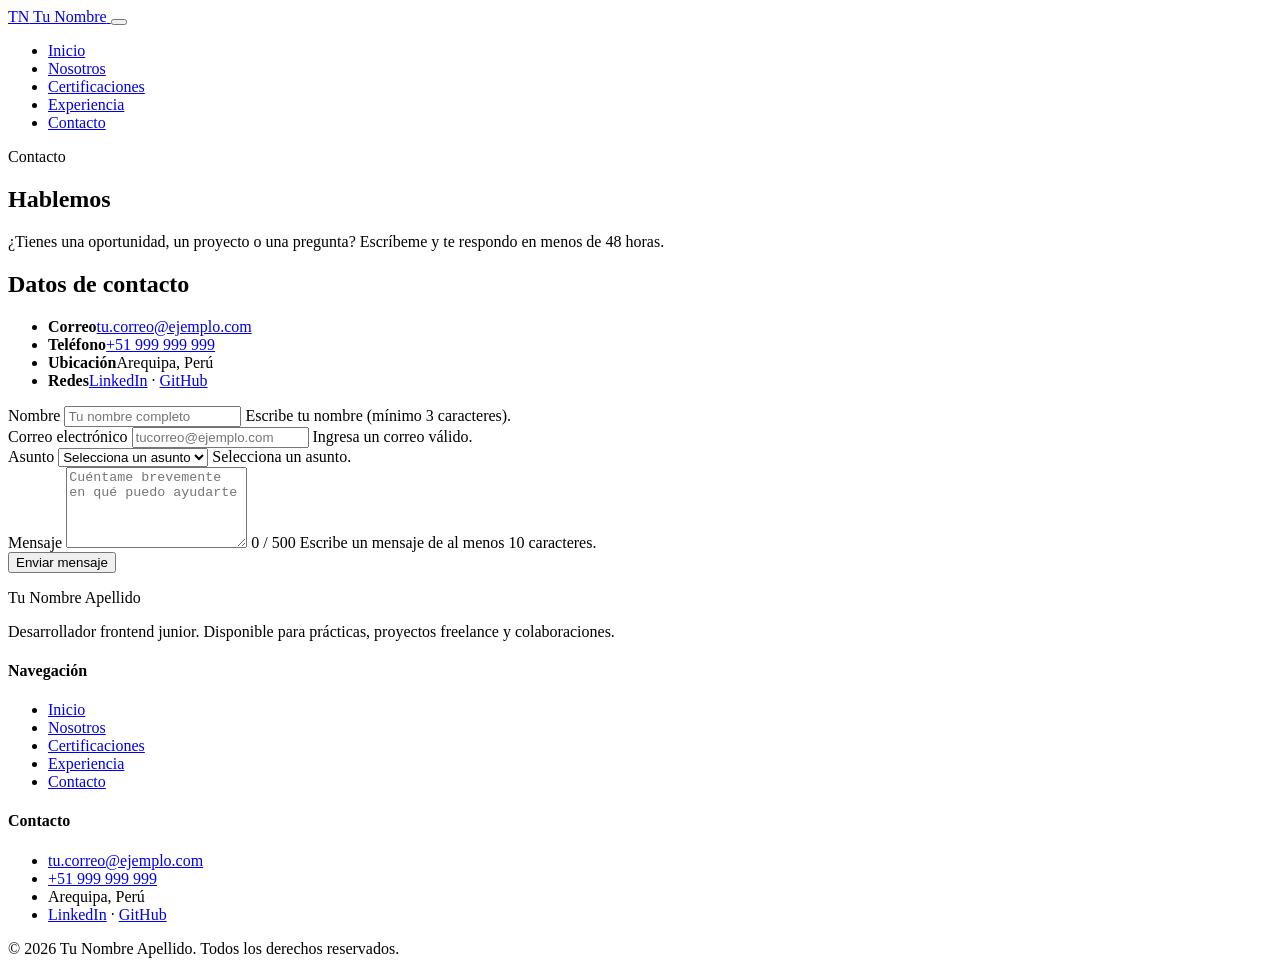
==== contacto.html @ c1065e9a "Add files via upload" ====
<!DOCTYPE html>
<html lang="es">
<head>
  <meta charset="UTF-8">
  <meta name="viewport" content="width=device-width, initial-scale=1.0">
  <title>Contacto — Tu Nombre Apellido</title>
  <meta name="description" content="Ponte en contacto para oportunidades, proyectos o consultas.">
  <link rel="preconnect" href="https://fonts.googleapis.com">
  <link href="https://fonts.googleapis.com/css2?family=DM+Sans:wght@400;500;600;700&family=DM+Serif+Display&display=swap" rel="stylesheet">
  <link rel="stylesheet" href="css/style.css">
</head>
<body>

  <header class="site-header">
    <div class="container nav-wrap">
      <a href="index.html" class="brand" aria-label="Ir al inicio">
        <span class="brand-mark" aria-hidden="true">TN</span>
        <span class="brand-name">Tu Nombre</span>
      </a>
      <button class="nav-toggle" id="navToggle" aria-expanded="false" aria-controls="primaryNav" aria-label="Abrir menú">
        <span></span><span></span><span></span>
      </button>
      <nav id="primaryNav" class="primary-nav" aria-label="Principal">
        <ul>
          <li><a href="index.html">Inicio</a></li>
          <li><a href="nosotros.html">Nosotros</a></li>
          <li><a href="certificaciones.html">Certificaciones</a></li>
          <li><a href="experiencia.html">Experiencia</a></li>
          <li><a href="contacto.html" aria-current="page" class="btn-nav is-current">Contacto</a></li>
        </ul>
      </nav>
    </div>
  </header>

  <main>
    <section class="page-head">
      <div class="container">
        <p class="eyebrow">Contacto</p>
        <h1>Hablemos</h1>
        <p class="lede">¿Tienes una oportunidad, un proyecto o una pregunta? Escríbeme y te respondo en menos de 48 horas.</p>
      </div>
    </section>

    <section class="section">
      <div class="container contact-grid">
        <div class="contact-info">
          <h2>Datos de contacto</h2>
          <ul class="info-list">
            <li><strong>Correo</strong><a href="mailto:tu.correo@ejemplo.com">tu.correo@ejemplo.com</a></li>
            <li><strong>Teléfono</strong><a href="tel:+51999999999">+51 999 999 999</a></li>
            <li><strong>Ubicación</strong>Arequipa, Perú</li>
            <li><strong>Redes</strong><a href="#">LinkedIn</a> · <a href="#">GitHub</a></li>
          </ul>
        </div>

        <form id="contactForm" class="contact-form" novalidate>
          <div class="field">
            <label for="nombre">Nombre</label>
            <input type="text" id="nombre" name="nombre" placeholder="Tu nombre completo" autocomplete="name">
            <span class="error" id="err-nombre">Escribe tu nombre (mínimo 3 caracteres).</span>
          </div>
          <div class="field">
            <label for="correo">Correo electrónico</label>
            <input type="email" id="correo" name="correo" placeholder="tucorreo@ejemplo.com" autocomplete="email">
            <span class="error" id="err-correo">Ingresa un correo válido.</span>
          </div>
          <div class="field">
            <label for="asunto">Asunto</label>
            <select id="asunto" name="asunto">
              <option value="" selected disabled>Selecciona un asunto</option>
              <option value="oportunidad">Oportunidad laboral</option>
              <option value="proyecto">Proyecto freelance</option>
              <option value="consulta">Consulta general</option>
            </select>
            <span class="error" id="err-asunto">Selecciona un asunto.</span>
          </div>
          <div class="field">
            <label for="mensaje">Mensaje</label>
            <textarea id="mensaje" name="mensaje" rows="5" maxlength="500" placeholder="Cuéntame brevemente en qué puedo ayudarte"></textarea>
            <span class="counter" id="contador">0 / 500</span>
            <span class="error" id="err-mensaje">Escribe un mensaje de al menos 10 caracteres.</span>
          </div>
          <button type="submit" class="btn btn-primary" id="enviar">Enviar mensaje</button>
          <p class="status" id="estado" role="status" aria-live="polite"></p>
        </form>
      </div>
    </section>
  </main>

  <footer class="site-footer">
    <div class="container footer-grid">
      <div>
        <span class="brand-name light">Tu Nombre Apellido</span>
        <p>Desarrollador frontend junior. Disponible para prácticas, proyectos freelance y colaboraciones.</p>
      </div>
      <div>
        <h4>Navegación</h4>
        <ul>
          <li><a href="index.html">Inicio</a></li>
          <li><a href="nosotros.html">Nosotros</a></li>
          <li><a href="certificaciones.html">Certificaciones</a></li>
          <li><a href="experiencia.html">Experiencia</a></li>
          <li><a href="contacto.html">Contacto</a></li>
        </ul>
      </div>
      <div>
        <h4>Contacto</h4>
        <ul>
          <li><a href="mailto:tu.correo@ejemplo.com">tu.correo@ejemplo.com</a></li>
          <li><a href="tel:+51999999999">+51 999 999 999</a></li>
          <li>Arequipa, Perú</li>
          <li><a href="#" aria-label="LinkedIn">LinkedIn</a> · <a href="#" aria-label="GitHub">GitHub</a></li>
        </ul>
      </div>
    </div>
    <p class="footer-legal">© <span id="year">2026</span> Tu Nombre Apellido. Todos los derechos reservados.</p>
  </footer>

  <script src="js/script.js"></script>
</body>
</html>
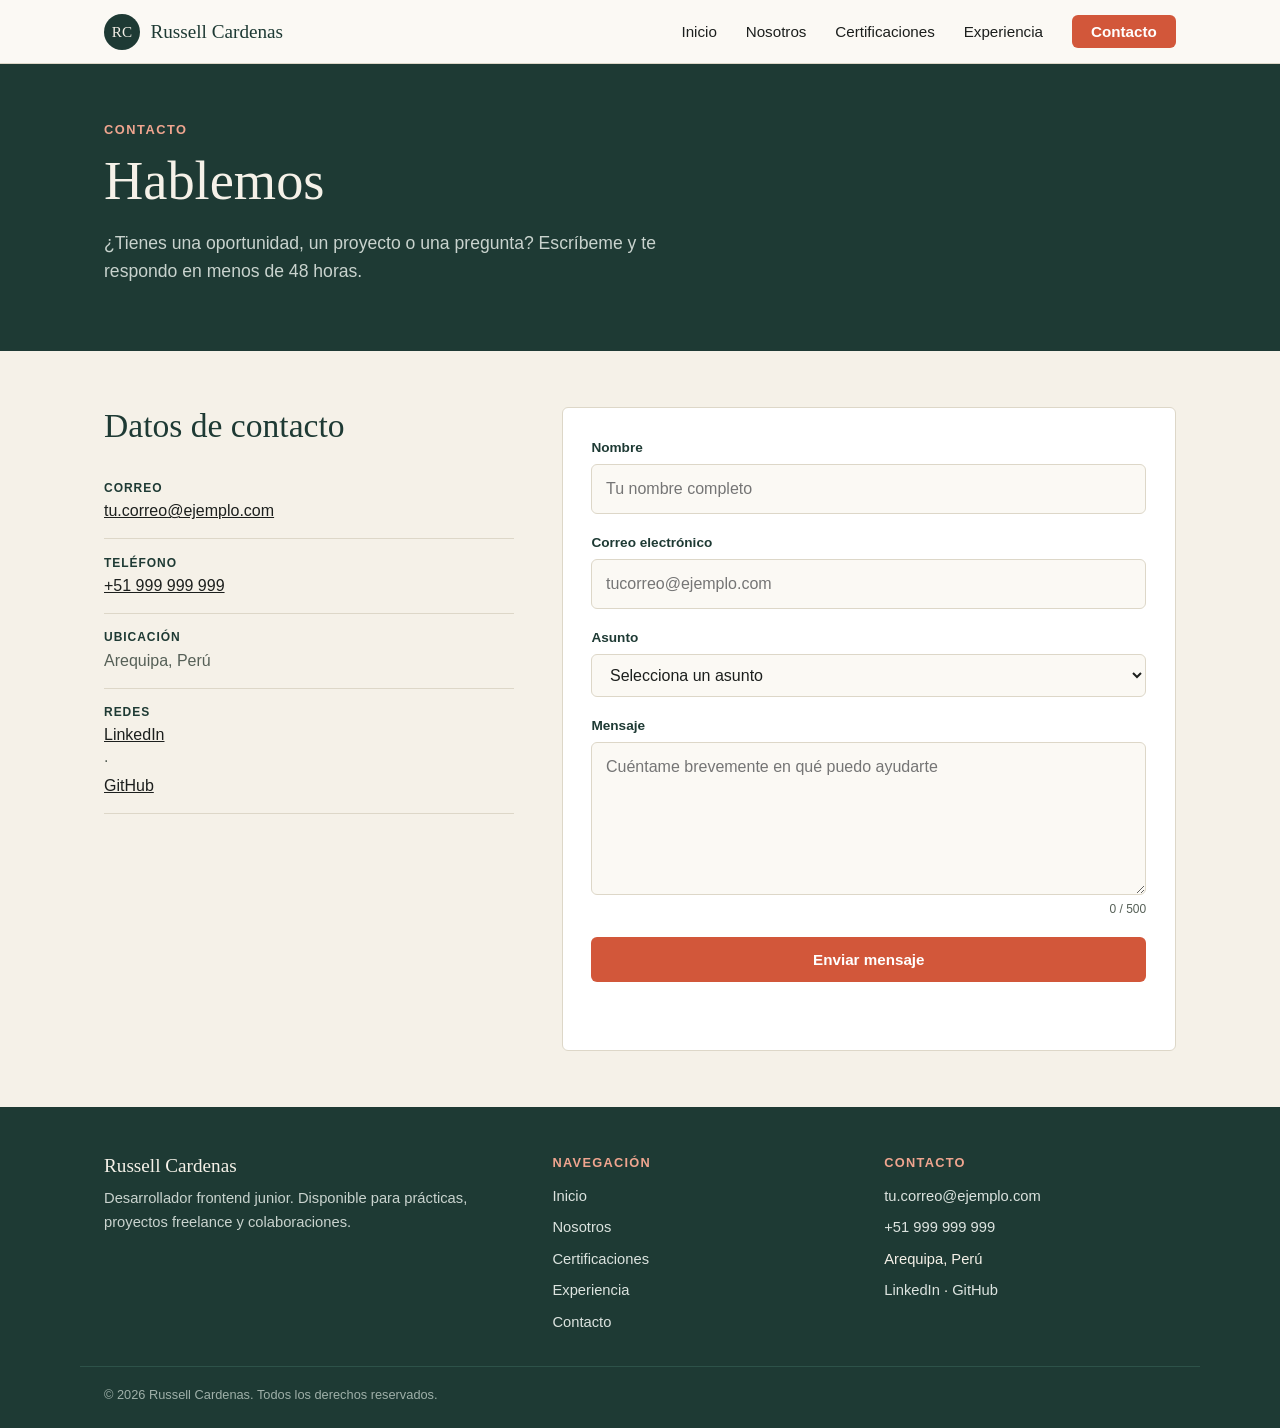
==== commit dca0321a: "Update contacto.html" ====
--- a/contacto.html
+++ b/contacto.html
@@ -3,7 +3,7 @@
 <head>
   <meta charset="UTF-8">
   <meta name="viewport" content="width=device-width, initial-scale=1.0">
-  <title>Contacto — Tu Nombre Apellido</title>
+  <title>Contacto — Russell Cardenas</title>
   <meta name="description" content="Ponte en contacto para oportunidades, proyectos o consultas.">
   <link rel="preconnect" href="https://fonts.googleapis.com">
   <link href="https://fonts.googleapis.com/css2?family=DM+Sans:wght@400;500;600;700&family=DM+Serif+Display&display=swap" rel="stylesheet">
@@ -14,8 +14,8 @@
   <header class="site-header">
     <div class="container nav-wrap">
       <a href="index.html" class="brand" aria-label="Ir al inicio">
-        <span class="brand-mark" aria-hidden="true">TN</span>
-        <span class="brand-name">Tu Nombre</span>
+        <span class="brand-mark" aria-hidden="true">RC</span>
+        <span class="brand-name">Russell Cardenas</span>
       </a>
       <button class="nav-toggle" id="navToggle" aria-expanded="false" aria-controls="primaryNav" aria-label="Abrir menú">
         <span></span><span></span><span></span>
@@ -90,7 +90,7 @@
   <footer class="site-footer">
     <div class="container footer-grid">
       <div>
-        <span class="brand-name light">Tu Nombre Apellido</span>
+        <span class="brand-name light">Russell Cardenas</span>
         <p>Desarrollador frontend junior. Disponible para prácticas, proyectos freelance y colaboraciones.</p>
       </div>
       <div>
@@ -113,7 +113,7 @@
         </ul>
       </div>
     </div>
-    <p class="footer-legal">© <span id="year">2026</span> Tu Nombre Apellido. Todos los derechos reservados.</p>
+    <p class="footer-legal">© <span id="year">2026</span> Russell Cardenas. Todos los derechos reservados.</p>
   </footer>
 
   <script src="js/script.js"></script>
--- a/css/style.css
+++ b/css/style.css
@@ -0,0 +1,237 @@
+/* =========================================================
+   Portafolio personal — estilos compartidos por las 5 páginas
+   Paleta: bosque #1E3A34, crema #F5F1E8, coral #D2573A
+   Tipografía: DM Serif Display (títulos) + DM Sans (texto)
+   ========================================================= */
+
+:root {
+  --bosque: #1E3A34;
+  --bosque-claro: #2D5249;
+  --crema: #F5F1E8;
+  --papel: #FBF9F4;
+  --coral: #D2573A;
+  --coral-oscuro: #B54529;
+  --texto: #1C1F1D;
+  --suave: #566057;
+  --borde: #DDD7C8;
+
+  --display: "DM Serif Display", serif;
+  --cuerpo: "DM Sans", sans-serif;
+  --radio: 6px;
+  --ancho: 1120px;
+}
+
+* { box-sizing: border-box; }
+html { scroll-behavior: smooth; }
+
+body {
+  margin: 0;
+  font-family: var(--cuerpo);
+  color: var(--texto);
+  background: var(--papel);
+  line-height: 1.6;
+}
+
+a { color: inherit; }
+h1, h2, h3 { font-family: var(--display); font-weight: 400; color: var(--bosque); line-height: 1.15; margin: 0 0 .5em; }
+h1 { font-size: clamp(2.2rem, 5vw, 3.4rem); }
+h2 { font-size: clamp(1.6rem, 3vw, 2.1rem); }
+h3 { font-size: 1.2rem; }
+p { color: var(--suave); max-width: 64ch; margin: 0 0 1em; }
+
+.container { width: 100%; max-width: var(--ancho); margin: 0 auto; padding: 0 1.5rem; }
+.section { padding: 3.5rem 0; }
+.section:nth-of-type(even) { background: var(--crema); }
+
+:focus-visible { outline: 3px solid var(--coral); outline-offset: 2px; }
+
+/* ---------- Botones ---------- */
+.btn {
+  display: inline-block;
+  font: 600 .95rem var(--cuerpo);
+  padding: .8rem 1.5rem;
+  border-radius: var(--radio);
+  border: 1.5px solid transparent;
+  text-decoration: none;
+  cursor: pointer;
+  transition: background-color .15s, color .15s, border-color .15s;
+}
+.btn-primary { background: var(--coral); color: #fff; }
+.btn-primary:hover { background: var(--coral-oscuro); }
+.btn-ghost { border-color: var(--bosque); color: var(--bosque); background: transparent; }
+.btn-ghost:hover { background: var(--bosque); color: var(--crema); }
+
+/* ---------- Cabecera (Flexbox) ---------- */
+.site-header {
+  position: sticky; top: 0; z-index: 50;
+  background: rgba(251, 249, 244, .94);
+  backdrop-filter: blur(6px);
+  border-bottom: 1px solid var(--borde);
+}
+.nav-wrap { display: flex; align-items: center; justify-content: space-between; padding-block: .85rem; }
+.brand { display: flex; align-items: center; gap: .65rem; text-decoration: none; }
+.brand-mark {
+  display: grid; place-items: center; width: 36px; height: 36px;
+  background: var(--bosque); color: var(--crema);
+  font: 400 .95rem var(--display); border-radius: 50%;
+}
+.brand-name { font: 400 1.2rem var(--display); color: var(--bosque); }
+.brand-name.light { color: var(--crema); display: block; margin-bottom: .6rem; }
+
+.primary-nav ul { display: flex; align-items: center; gap: 1.8rem; list-style: none; margin: 0; padding: 0; }
+.primary-nav a { text-decoration: none; font-weight: 500; font-size: .95rem; color: var(--texto); padding-block: .3rem; border-bottom: 2px solid transparent; }
+.primary-nav a:hover { color: var(--coral); }
+.primary-nav a.is-current { border-bottom-color: var(--coral); color: var(--bosque); font-weight: 700; }
+.primary-nav a.btn-nav { background: var(--bosque); color: var(--crema); padding: .5rem 1.2rem; border-radius: var(--radio); border-bottom: 0; }
+.primary-nav a.btn-nav:hover { background: var(--coral); color: #fff; }
+.primary-nav a.btn-nav.is-current { background: var(--coral); color: #fff; }
+
+.nav-toggle { display: none; flex-direction: column; gap: 5px; background: none; border: 0; padding: .5rem; cursor: pointer; }
+.nav-toggle span { width: 22px; height: 2px; background: var(--bosque); }
+
+/* ---------- Encabezado de página interna ---------- */
+.page-head { background: var(--bosque); padding: 3.5rem 0 3rem; }
+.page-head h1 { color: var(--crema); margin-bottom: .3em; }
+.page-head .lede { color: #C9D3CE; font-size: 1.1rem; }
+.page-head .eyebrow { color: #F0A58F; }
+.page-head .btn { margin-top: .6rem; }
+.eyebrow { font-size: .8rem; font-weight: 700; letter-spacing: .12em; text-transform: uppercase; color: var(--coral); margin-bottom: .6rem; }
+
+/* ---------- Hero (Grid) ---------- */
+.hero { padding: 4.5rem 0 4rem; }
+.hero-grid { display: grid; grid-template-columns: 1.2fr .8fr; gap: 3rem; align-items: center; }
+.role { font: 400 1.5rem var(--display); color: var(--coral); margin-bottom: 1rem; }
+.hero-lede { font-size: 1.08rem; }
+.hero-actions { display: flex; flex-wrap: wrap; gap: .8rem; margin-top: 1.6rem; }
+
+.hero-portrait { position: relative; justify-self: center; }
+.portrait-frame {
+  display: grid; place-items: center;
+  width: min(320px, 70vw); aspect-ratio: 4 / 5;
+  background: linear-gradient(160deg, var(--bosque) 0%, var(--bosque-claro) 100%);
+  color: var(--crema); font: 400 5rem var(--display);
+  border-radius: 160px 160px var(--radio) var(--radio);
+}
+.portrait-frame.small { width: 240px; font-size: 3.5rem; }
+.portrait-tag {
+  position: absolute; left: -12px; bottom: 28px;
+  background: var(--coral); color: #fff; font-weight: 600; font-size: .85rem;
+  padding: .45rem 1rem; border-radius: var(--radio);
+}
+
+img.portrait-frame {
+  display: block;
+  object-fit: cover;
+  object-position: center top;
+}
+
+/* ---------- Tarjetas (Grid) ---------- */
+.cards-grid { display: grid; grid-template-columns: repeat(3, 1fr); gap: 1.4rem; margin-top: 1.6rem; }
+.cards-grid.two { grid-template-columns: repeat(2, 1fr); }
+.card, .card-link {
+  background: #fff; border: 1px solid var(--borde); border-radius: var(--radio);
+  padding: 1.6rem; text-decoration: none; transition: border-color .15s, transform .15s;
+}
+.card-link:hover { border-color: var(--coral); transform: translateY(-2px); }
+.card p, .card-link p { font-size: .95rem; margin-bottom: .8rem; }
+.more { font-weight: 600; font-size: .9rem; color: var(--coral); }
+.tech { font-size: .8rem; font-weight: 600; color: var(--bosque-claro); margin: 0; }
+
+/* ---------- Chips ---------- */
+.chips { display: flex; flex-wrap: wrap; gap: .6rem; list-style: none; padding: 0; margin: 1.2rem 0 0; }
+.chips li { background: #fff; border: 1px solid var(--borde); border-radius: 999px; padding: .4rem 1rem; font-size: .9rem; font-weight: 500; color: var(--bosque); }
+.chips.compact li { font-size: .8rem; padding: .3rem .8rem; }
+
+/* ---------- Nosotros ---------- */
+.about-grid { display: grid; grid-template-columns: auto 1fr; gap: 3rem; align-items: start; }
+
+/* ---------- Línea de tiempo ---------- */
+.timeline { list-style: none; margin: 1.6rem 0 2.4rem; padding: 0 0 0 1.6rem; border-left: 2px solid var(--borde); }
+.timeline li { position: relative; padding-bottom: 1.8rem; }
+.timeline li::before {
+  content: ""; position: absolute; left: calc(-1.6rem - 7px); top: .35rem;
+  width: 12px; height: 12px; border-radius: 50%; background: var(--coral); border: 2px solid var(--papel);
+}
+.when { font-size: .8rem; font-weight: 700; letter-spacing: .06em; color: var(--coral); text-transform: uppercase; }
+.timeline h3 { margin: .2rem 0 .1rem; }
+.where { font-weight: 600; color: var(--bosque-claro); margin-bottom: .4rem; }
+.tasks { margin: 0; padding-left: 1.1rem; color: var(--suave); font-size: .95rem; }
+
+/* ---------- Certificaciones (Grid) ---------- */
+.cert-grid { display: grid; grid-template-columns: repeat(3, 1fr); gap: 1.4rem; }
+.cert-card { background: #fff; border: 1px solid var(--borde); border-top: 4px solid var(--bosque); border-radius: var(--radio); padding: 1.5rem; }
+.cert-card.is-progress { border-top-color: var(--coral); }
+.badge { display: inline-block; font-size: .72rem; font-weight: 700; letter-spacing: .08em; text-transform: uppercase; background: var(--crema); color: var(--bosque); padding: .2rem .65rem; border-radius: 999px; }
+.is-progress .badge { background: #FBE3DB; color: var(--coral-oscuro); }
+.issuer { font-size: .85rem; font-weight: 600; margin: .9rem 0 .2rem; }
+.meta { font-size: .9rem; }
+.cert-data { display: flex; gap: 1.5rem; margin: 1rem 0 0; padding-top: .9rem; border-top: 1px solid var(--borde); }
+.cert-data dt { font-size: .72rem; text-transform: uppercase; letter-spacing: .08em; color: var(--suave); }
+.cert-data dd { margin: 0; font-weight: 600; font-size: .9rem; }
+.note { margin-top: 2rem; font-size: .85rem; font-style: italic; }
+
+/* ---------- Experiencia ---------- */
+.cv-grid { display: grid; grid-template-columns: 1.7fr 1fr; gap: 3rem; align-items: start; }
+.cv-side { background: #fff; border: 1px solid var(--borde); border-radius: var(--radio); padding: 1.6rem; position: sticky; top: 90px; }
+.facts { margin: 0 0 1.4rem; }
+.facts div { padding: .6rem 0; border-bottom: 1px solid var(--borde); }
+.facts dt { font-size: .75rem; text-transform: uppercase; letter-spacing: .08em; color: var(--suave); }
+.facts dd { margin: 0; font-weight: 600; }
+.small { font-size: .9rem; }
+
+/* ---------- Contacto ---------- */
+.contact-grid { display: grid; grid-template-columns: .8fr 1.2fr; gap: 3rem; align-items: start; }
+.info-list { list-style: none; margin: 1.2rem 0 0; padding: 0; }
+.info-list li { padding: .9rem 0; border-bottom: 1px solid var(--borde); display: flex; flex-direction: column; color: var(--suave); }
+.info-list strong { font-size: .75rem; text-transform: uppercase; letter-spacing: .08em; color: var(--bosque); }
+.info-list a { color: var(--texto); font-weight: 500; }
+
+.contact-form { background: #fff; border: 1px solid var(--borde); border-radius: var(--radio); padding: 1.8rem; display: grid; gap: 1.1rem; }
+.field { display: flex; flex-direction: column; gap: .35rem; position: relative; }
+.field label { font-size: .85rem; font-weight: 600; color: var(--bosque); }
+.field input, .field select, .field textarea {
+  font: inherit; padding: .7rem .85rem; border: 1px solid var(--borde); border-radius: var(--radio); background: var(--papel); color: var(--texto);
+}
+.field input:focus, .field select:focus, .field textarea:focus { outline: none; border-color: var(--bosque-claro); box-shadow: 0 0 0 3px rgba(45, 82, 73, .15); }
+.field.is-invalid input, .field.is-invalid select, .field.is-invalid textarea { border-color: #C0392B; }
+.error { display: none; font-size: .78rem; color: #C0392B; }
+.field.is-invalid .error { display: block; }
+.counter { font-size: .75rem; color: var(--suave); text-align: right; }
+.status { margin: 0; font-weight: 600; min-height: 1.4em; }
+.status.ok { color: var(--bosque-claro); }
+.status.fail { color: #C0392B; }
+
+/* ---------- Pie de página ---------- */
+.site-footer { background: var(--bosque); color: var(--crema); padding: 3rem 0 1.4rem; margin-top: 0; }
+.footer-grid { display: grid; grid-template-columns: 1.4fr 1fr 1fr; gap: 2.5rem; }
+.footer-grid h4 { font: 700 .8rem var(--cuerpo); text-transform: uppercase; letter-spacing: .1em; color: #F0A58F; margin: 0 0 .9rem; }
+.footer-grid ul { list-style: none; margin: 0; padding: 0; display: grid; gap: .5rem; font-size: .92rem; }
+.footer-grid a { text-decoration: none; color: #DCE3DF; }
+.footer-grid a:hover { color: #fff; text-decoration: underline; }
+.footer-grid p { color: #C9D3CE; font-size: .92rem; }
+.footer-legal { max-width: var(--ancho); margin: 2rem auto 0; padding: 1.1rem 1.5rem 0; border-top: 1px solid var(--bosque-claro); font-size: .8rem; color: #9FB0A9; }
+
+/* ---------- Responsive ---------- */
+@media (max-width: 900px) {
+  .hero-grid, .about-grid, .cv-grid, .contact-grid { grid-template-columns: 1fr; }
+  .cards-grid, .cert-grid { grid-template-columns: repeat(2, 1fr); }
+  .cv-side { position: static; }
+  .footer-grid { grid-template-columns: 1fr 1fr; }
+  .hero-portrait { order: -1; }
+}
+
+@media (max-width: 640px) {
+  .nav-toggle { display: flex; }
+  .primary-nav { display: none; position: absolute; top: 100%; left: 0; right: 0; background: var(--papel); border-bottom: 1px solid var(--borde); }
+  .primary-nav.is-open { display: block; }
+  .primary-nav ul { flex-direction: column; align-items: flex-start; gap: 0; padding: .8rem 1.5rem 1.2rem; }
+  .primary-nav li { width: 100%; padding: .55rem 0; border-bottom: 1px solid var(--borde); }
+  .primary-nav a.btn-nav { display: inline-block; margin-top: .3rem; }
+  .cards-grid, .cards-grid.two, .cert-grid, .footer-grid { grid-template-columns: 1fr; }
+  .cert-data { flex-wrap: wrap; gap: 1rem; }
+}
+
+@media (prefers-reduced-motion: reduce) {
+  html { scroll-behavior: auto; }
+  * { transition: none !important; }
+}
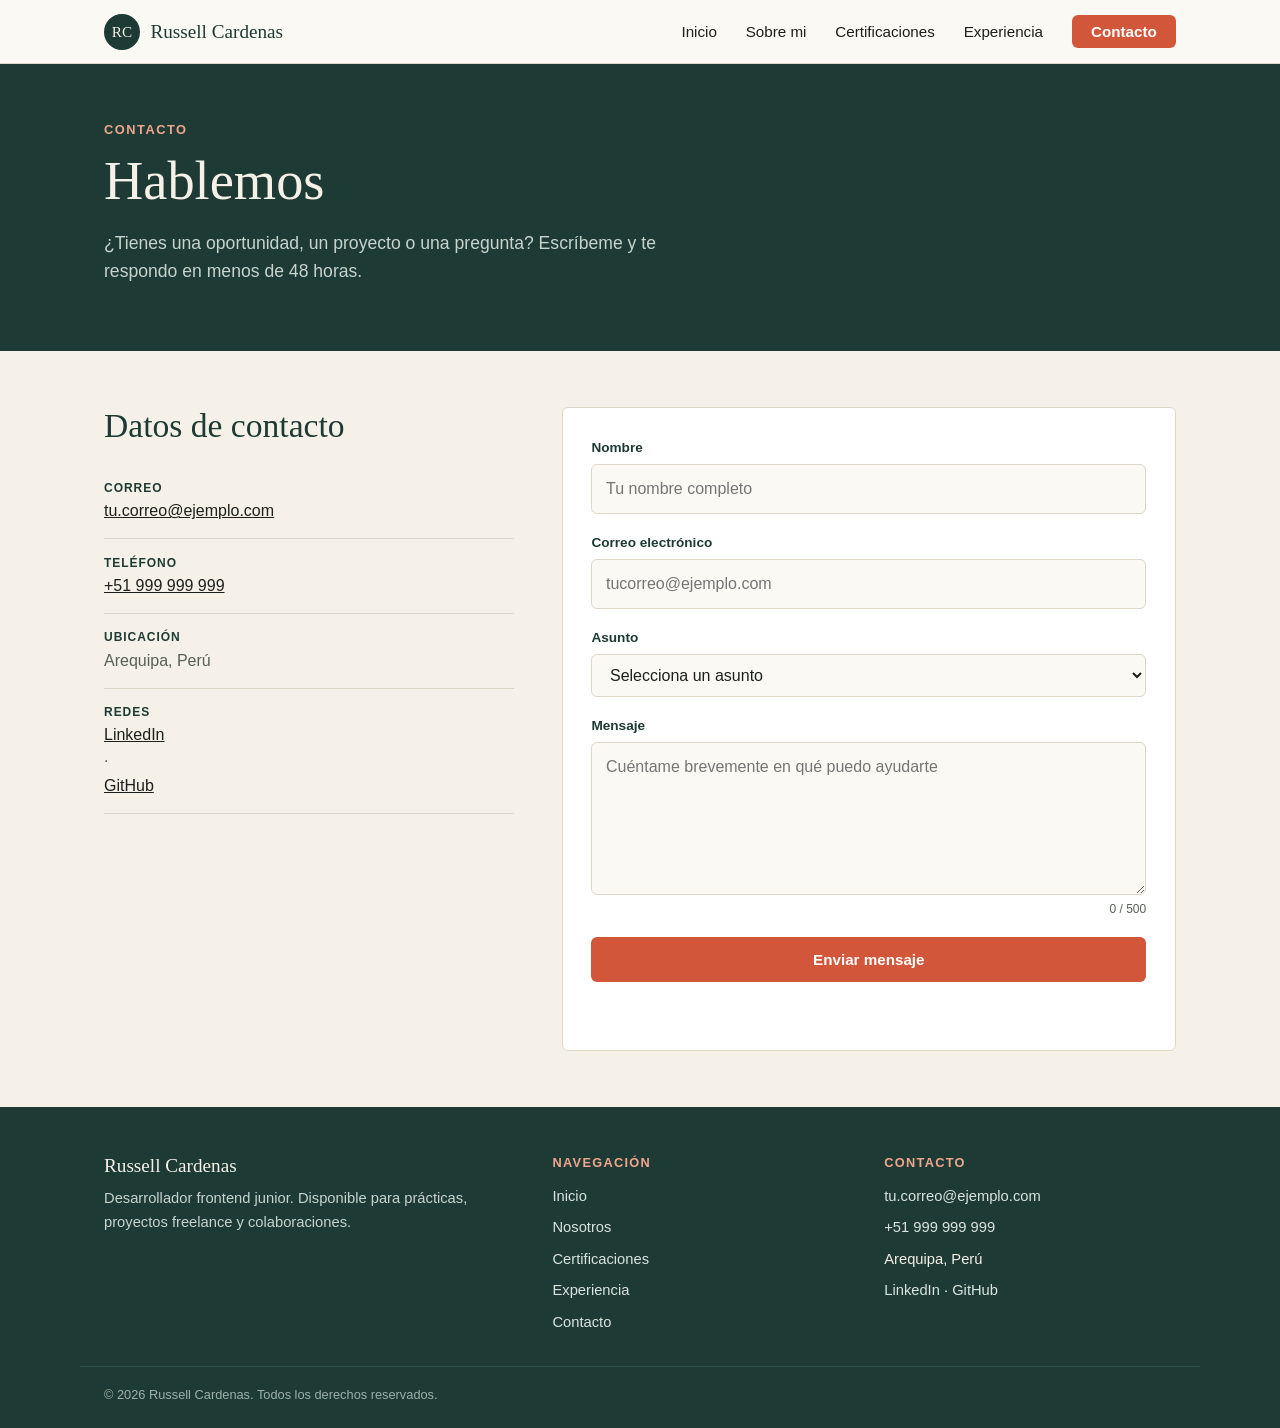
==== commit 0ff99969: "Update contacto.html" ====
--- a/contacto.html
+++ b/contacto.html
@@ -23,7 +23,7 @@
       <nav id="primaryNav" class="primary-nav" aria-label="Principal">
         <ul>
           <li><a href="index.html">Inicio</a></li>
-          <li><a href="nosotros.html">Nosotros</a></li>
+          <li><a href="nosotros.html">Sobre mi</a></li>
           <li><a href="certificaciones.html">Certificaciones</a></li>
           <li><a href="experiencia.html">Experiencia</a></li>
           <li><a href="contacto.html" aria-current="page" class="btn-nav is-current">Contacto</a></li>
